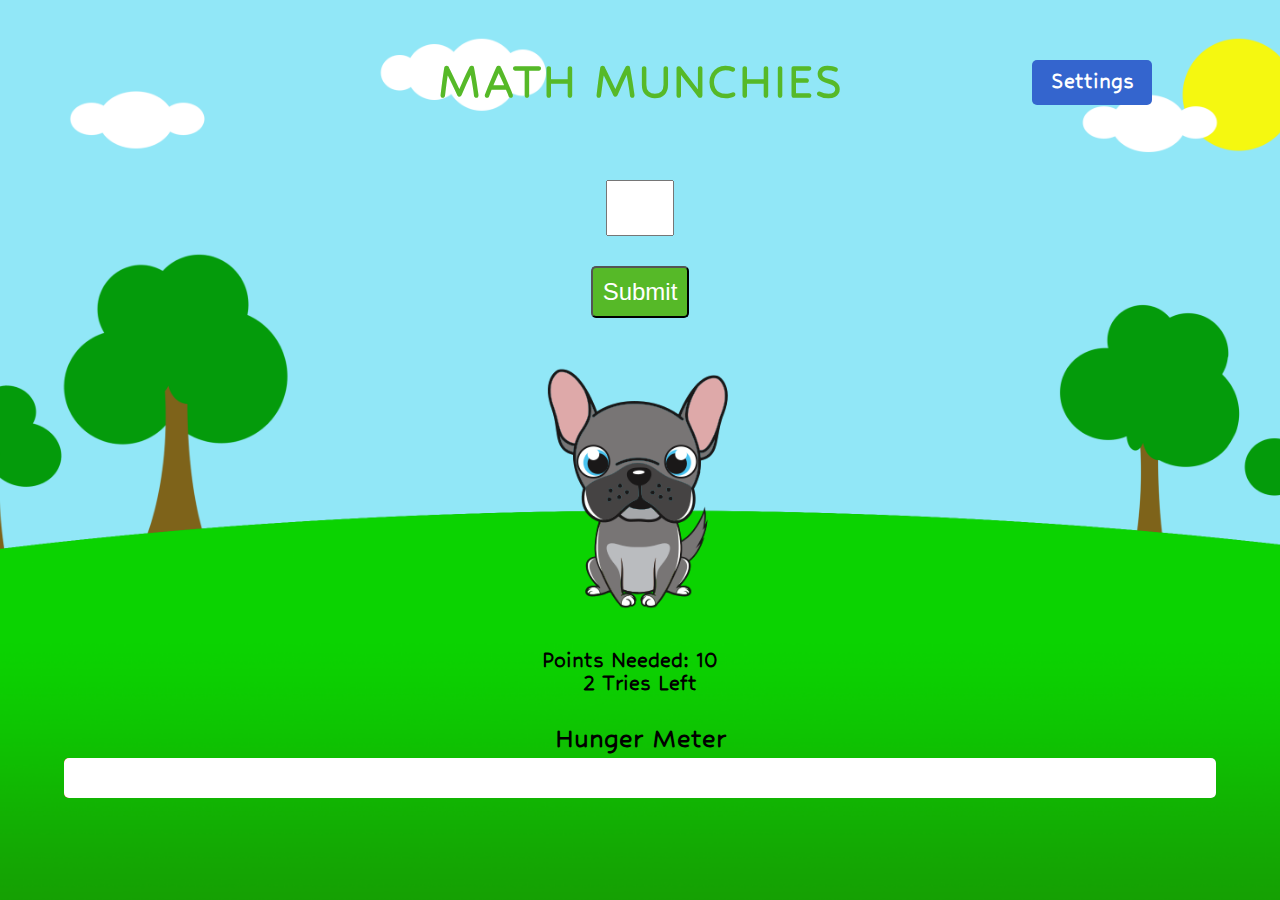
==== index.html @ f5dc519d "updated styles" ====
<!DOCTYPE html>
<html lang="en">
<head>
    <meta charset="UTF-8">
    <meta http-equiv="X-UA-Compatible" content="IE=edge">
    <meta name="viewport" content="width=device-width, initial-scale=1.0">
    <link rel="stylesheet" href="styles/mathGame.css">
    <link rel="preconnect" href="https://fonts.googleapis.com">
    <link rel="preconnect" href="https://fonts.gstatic.com" crossorigin>
    <link href="https://fonts.googleapis.com/css2?family=Hubballi&family=Inspiration&family=Patrick+Hand&display=swap" rel="stylesheet">
    <title>Math Munchies</title>
</head>
<body>
    <div class="settings-main-content-index">
        <h1>Welcome to Math Munchies</h1>
        <h2>Choose how you want to practice your math facts and help the hungry animal get some tasty treats!</h2>
        <div class="settings-boxes">
        <div class="radioContainer">
            <label for="operator"><h3>Problem Type</h3></label>
            <table>
                <tr>
                <td>
                <input class="radio" id="addButton" type="radio" name="operator-choice" value="addition" checked><label class="operator-image" for="addButton"> Addition </label></input><br>
                </td>
                </tr>
                <tr>
                <td>
                <input class="radio" id="subtractButton" type="radio" name="operator-choice" value="subtraction"><label class="operator-image" for="subtractButton"> Subtraction</label></input><br>
                </td> 
            </tr>
            <tr>  
                <td>
                <input class="radio" id="multiplyButton" type="radio" name="operator-choice" value="multiplication"><label class="operator-image" for="multiplyButton"> Multiplication </label></input><br>
                </td>
            </tr> 
            <tr>
                <td>
                <input class="radio" id="divideButton" type="radio" name="operator-choice" value="division"><label class="operator-image" for="divideButton"> Division </label> </input>
                </td>    
                </tr>
            </table>
        </div>
        <div class="timer-container">
                <h3 class="timer-head">Timer</h3>
                <input type="radio" id="no-timer" class="radio timer-seconds-btn" name="timerValue" value="0" checked><label class="timerLabel" for="no-timer">No Timer</label></input><br>
                <input type="radio" id="five-seconds-btn" class="timer-seconds-btn" name="timerValue" value="5"><label class="timerLabel" for="five-seconds-btn">5 seconds</label></input><br>
                <input type="radio" id="ten-seconds-btn" class="timer-seconds-btn" name="timerValue" value="10"><label class="timerLabel" for="ten-seconds-btn">10 seconds</label></input><br>
                <input type="radio" id="fifteen-seconds-btn" class="timer-seconds-btn" name="timerValue" value="15"><label class="timerLabel" for="fifteen-seconds-btn">15 seconds</label></input><br>
                <input type="radio" id="twenty-seconds-btn" class="timer-seconds-btn" name="timerValue" value="20"><label class="timerLabel" for="twenty-seconds-btn">20 seconds</label></input><br>
        </div>
        <div class="avatar-container">
            <h3>Choose Your Animal</h3>
            <img class="avatar-img" id="pugAvatar" alt="Pug" src="/images/pug-2.png" onclick="changeAvatarPug()">
            <img class="avatar-img" id="huskyAvatar" alt="Husky" src="/images/husky.png" onclick="changeAvatarHusky()">
            <img class="avatar-img" id="catAvatar" alt="Husky" src="/images/cat.png" onclick="changeAvatarCat()">
            <img class="avatar-img" id="pandaAvatar" alt="Husky" src="/images/panda.png" onclick="changeAvatarPanda()">
            <img class="avatar-img" id="monkeyAvatar" alt="Husky" src="/images/monkey.png" onclick="changeAvatarMonkey()">
            <img class="avatar-img" id="owlAvatar" alt="Husky" src="/images/owl.png" onclick="changeAvatarOwl()">
        </div>
        <!-- <div class="number-choice-container">
            <h3>Choose the numbers you want to practice</h3>
            <div class="numbers">
            <input type="checkbox" id="num1" name="num1" value="1" checked>
            <label for="num1">1</label><br>
            <input type="checkbox" id="num2" name="num2" value="2" checked>
            <label for="num2">2</label><br>
            <input type="checkbox" id="num3" name="num3" value="3" checked>
            <label for="num3">3</label><br>
            <input type="checkbox" id="num4" name="num4" value="4" checked>
            <label for="num4">4</label><br>
            <input type="checkbox" id="num5" name="num5" value="5" checked>
            <label for="num5">5</label><br>
            <input type="checkbox" id="num6" name="num6" value="6" checked>
            <label for="num6">6</label><br>
            <input type="checkbox" id="num7" name="num7" value="7" checked>
            <label for="num7">7</label><br>
            <input type="checkbox" id="num8" name="num8" value="8" checked>
            <label for="num8">8</label><br>
            <input type="checkbox" id="num9" name="num9" value="9" checked>
            <label for="num9">9</label><br>
            <input type="checkbox" id="num10" name="num10" value="10" checked>
            <label for="num10">10</label><br>
            <input type="checkbox" id="num11" name="num11" value="11" checked>
            <label for="num11">11</label><br>
            <input type="checkbox" id="num12" name="num12" value="12" checked>
            <label for="num12">12</label><br>
        </div>
        </div> -->
    </div>
        <div class="start-btn">
            <button type="button" id="start-btn" onclick="showMainUI()">Start Practicing Your Math Facts!</button>
            <!-- <button type="submit" id="start-btn" onclick="location.href='index.html', updateProblem()">Start Practicing Your Math Facts!</button> -->
            </div>
    </div>
    <div class="main-ui">
        <div class="headBox">
        <h1>MATH MUNCHIES</h1>
        <a id="settings-btn" onclick="showSettings()">Settings</a>
        <!-- <a id="settings-btn" href="settings.html">Settings</a> -->
    </div>
        <div class="problem-img-container">
        <div class="problem-container">
        <p class="problem"><span class="numberOne"></span><span class="numberTwo"></span></p>
        <form action="" class="our-form">
            <input type="number" class="our-field" autocomplete="off"><br>
            <button class="submit">Submit</button><br><br>
        </form>
        </div>
        <img id="avatar" src="images/pug-2.png" alt="Avatar">
        </div>
        <p id="timer"></p>
        <div class="points-tries">
            <p>Points Needed: <span class="points-needed">10</span><br>
            <span class="mistakes-allowed">2</span> Tries Left</p>
        </div>
        <div class="progress-bar">
            <h2>Hunger Meter</h2>
            <!-- <div class="progress-bar-statements">
            <p id="pugQuote"></p>
        </div> -->
        <div class="progress">
            <div class="boxes">
                <div class="box"></div>
            </div>
        <div class="progress-inner"></div>
        </div>
        </div>
        <div class="overlay">
            <div class="overlay-inner">
                <p class="end-message"></p>
                <button class="reset-button">Start Over</button>
            </div>
        </div>
        </div>
    <script src="scripts/mathGame.js"></script>
</body>
</html>
---- styles/mathGame.css ----
body {
    text-align: center;
    font-family: 'Hubballi', Arial, Helvetica, sans-serif;
    font-size: 20px;
    margin: 0;
    box-sizing: border-box;
    width: 100%;
    height: 100%;
    min-height: 100vh;
    /* padding-bottom: 200px; */
    color: black;
    font-weight: bold;
  background-image: url("/images/park-background.png");
  -webkit-background-size: cover;
    -moz-background-size: cover;
    -o-background-size: cover;
    background-size: cover;
    background-repeat: no-repeat;
    background-position: center;
}

.settings-main-content-index {
    display: none;
    width: 100%;
    height: 100%;
    min-height: 100vh;
    margin: 0;
    padding: 0;
    /* display: flex; */
    flex-direction: row;
    flex-wrap: wrap;
    justify-content: space-around;
    overflow: hidden;
    padding-right: 0px;
    background-image: url("/images/park-background.png");
    -webkit-background-size: cover;
      -moz-background-size: cover;
      -o-background-size: cover;
      background-size: cover;
      background-repeat: no-repeat;
      background-position: center;
      position: relative;
      transition: height .4s ease-out;
}

/* #settings-btn:focus > .settings-main-content-index {
    height: 800px;
    opacity: 1;
    transition: height .4s ease-in;
    position: relative;
    z-index: 1000;
}

#start-btn:focus > .settings-main-content-index {
    height: 0;
} */
/* .main-ui {
    margin: 0;
    display: grid;
    grid-template-areas: "h h h h h h"
                         "i i i i i i"
                         "o p p p p c"
                         "b b b b b b"; 
}*/
.main-ui {
    width: 100%;
    height: 100%;
}
#settings-btn {
    position: absolute;
    cursor: pointer;
    top: 60px;
    right: 10%;
    width: 100px;
    height: 25px;
    color: white;
    text-decoration: none;
    background-color:rgb(52, 101, 206);
    padding: 10px;
    border-radius: 5px;
    font-size: 1.5rem;
}
.headBox {
    height: 100px;
    padding: 20px;
    padding-bottom: 0px;
    position: relative;
    /* background-color: rgba(224, 224, 26, 0.5); */
}
.problem-img-container {
    display: flex;
    width: 100%;
    flex-direction: column;
    justify-content: center;
    align-items: center;
    /* background-color: rgba(74, 116, 206); */

}
#avatar {
    width: auto;
    height: 250px;
    margin-right: auto;
    margin-left: auto;
}
/* .headBox {
    grid-area: n;
    height: 75px;
    width: 100%;
} */
h1 {
    font-size: 55px;
    margin: 20px;
    padding-top: 15px;
    padding-bottom: 15px;
    font-weight: normal;
    color:rgb(86, 185, 40);
    font-weight: bolder;
}

.problem-container {
    text-align: center;
}

.problem {
    visibility: hidden;
    font-size: 48px;
    padding: 20px;
    margin: 10px;
    background-image: url("../images/bone-white.png");
    background-size: 100% 100%;
    background-repeat: no-repeat;
    background-position: center;
}

/* .problem input {
    padding: 10px;
} */

.problem-container button {
    width: auto;
    height: auto;
    color: white;
    text-decoration: none;
    background-color:rgb(86, 185, 40);
    padding: 10px;
    margin: 30px;
    border-radius: 5px;
    font-size: 1.5rem;
}
/* .radio {
    width: 20px;
    height: 20px;
}gi

.radio img {
    width: 20px;
    height: 20px;
} */

.our-field {
    width: 60px;
    height: 50px;
    font-size: 36px;
    text-align: center;
}

.points-tries {
    font-size: 24px;
}
.points-needed {
    margin-right: 20px;
}
#timer {
 height: auto;
 width: auto;
 color: black;
 font-weight: bold;
 font-size: 2rem;
 color: rgb(204, 7, 7);
}

.radioContainerIndex {
    /* border: 5px solid rgb(86, 185, 40); */
    /* background-color: rgb(52, 101, 206); */
    background-color: rgba(255, 255, 255, .5);
    border-radius: 5px;
    padding: 10px 10px;
    margin: 10px;
    position: absolute;
    top: 400px;
    left: 10px;
    text-align: left;
}
.timer-container {
    text-align: left;
}

.timer-container input {
    width: 50px;
}
.stop-timer {
    display: none;
}

button {
    margin-top: 5%;
    opacity: 1;
    margin-right: auto;
    margin-left: auto;
}

span.points-needed, span.mistakes-allowed {
    font-weight: bold;
}

.sec {
    font-weight: normal;
    font-size: 24px;
}

span.radio {
    font-size: 24px;
    color: black;
    font-weight: normal;
}

.radioContainer {
    text-align: left;
    font-size: 2rem;
}

input[type="radio"] {
    width: 20px;
    height: 20px;
}
/* input[type="radio"] {
    visibility:hidden;
} */

table {
    /* border-collapse: collapse;
    border-style: hidden; */
    /* outline-offset: -2px; */
    margin-right: auto;
    margin-left: auto;
    margin-bottom: 20px;  
  }
  table td {
    outline: 2px solid black;
    padding: 10px;
  }
#operator-image {
    margin-right: auto;
    margin-left: auto;
}
button {
    font-size: 24px;
}

.boxes {
    display: flex;
    width: 100%;
}
.progress-bar {
    padding-bottom: 10px;
    height: auto;
    /* background-color: rgb(158, 124, 79); */
}
.progress-bar h2 {
    padding: 5px;
    margin: 0;
}
.progress {
    width: 90%;
    background-image: linear-gradient(to right, red,yellow, green);
    /* transform: scaleX(0);
    transform-origin: center left;
    transition: width 1s linear; */
    border-radius: 5px;
    position: relative;
    margin-right: auto;
    margin-left: auto;
}

.progress-inner {
    position: absolute;
    top: 0;
    bottom: 0;
    width: 100%;
    /* background-image: linear-gradient(to right, red,yellow, green); */
    background-color:white;
    border-radius: 5px;
    transform: scaleX(1);
    transform-origin: right;
    transition: transform .4s ease-out;
    /* background-color: white; */
    /* background-image: linear-gradient(to right, red,yellow, green); */
    /* opacity: .5; */
    
}
.box {
    height: 40px;
    width: 100%;
    /* border-right: 1px solid #c7c7c7; */
    /* flex: 1; */
}

.overlay {
    position: fixed;
    /* height: 100%;
    width: 100%; */
    top: 0;
    bottom: 0;
    left: 0;
    right: 0;
    background-color: rgba(255, 255, 255, .82);
    color: black;
    display: flex;
    justify-content: center;
    align-items: center;
    opacity:0;
    visibility: hidden;
    transition: all .33s ease-out;
    transform: scale(1.2);
}

body.overlay-is-open .overlay {
    opacity: 1;
    visibility: visible;
    transform: scale(1);
}

/* body.overlay-is-open .main-ui {
    filter: blur(4px);
} */

@keyframes showError {
    50% {
        color: red;
        transform: scale(1.2);
    }

    100% {
        color: black;
        transform: scale(1);
    }
}
.animate-wrong {
    animation: .33s showError;
}
@media screen and (max-width: 1000px) {
    #settings-btn {
        top: 10px;
        right: 5px;
        font-size: 1.25rem;
        width: auto;
        height: auto;
    }

    .headBox h1 {
        font-size: 45px;
        margin: 20px;
        padding-top: 25px;
        padding-bottom: 5px;
        font-weight: normal;
        color:rgb(86, 185, 40);
        font-weight: bolder;
    }
    /* #pug {
        padding-top: 100px;
    } */
}

@media screen and (max-width: 700px) {
    body {
        height: 100%;
    }
    .main-ui {
        height: 100%;
    }
    #avatar {
        width: auto;
        height: 150px;
    }
    /* #pug {
        padding-top: 30px;
    } */
    /* .overlay {
        height: 100vh;
    } */
    .problem {
        margin: 10px;
    }
 
    .headBox {
        height: auto;
        margin-bottom: 0px;
    }
    .problem-container button {
        margin: 0px;
        margin-top: 10px;
    }

    .headBox h1 {
        font-size: 45px;
        margin: 15px;
        padding-top: 15px;
        padding-bottom: 5px;
        font-weight: normal;
        color:rgb(86, 185, 40);
        font-weight: bolder;
    }

    .headBox {
        margin: 10px;
    }
}

/*Settings Page Styles*/
.settings-main-content {
    width: 100%;
    height: 100%;
    min-height: 100vh;
    margin: 0;
    padding: 0;
    background-image: url("/images/park-background.png");
    background-position: center;
    background-repeat: no-repeat;
    background-size: cover;
    /* background-color: rgb(224, 224, 134); */
    /* background-color: rgb(74, 116, 206);
    background:linear-gradient(0deg, rgba(16, 114, 206, 0.3), rgba(16, 114, 206, 0.3)), url("/images/bone-background.jpg"); */
}
.settings-boxes {
    width: 100%;
    padding: 20px 0px;
    display: flex;
    flex-direction: row;
    flex-wrap: wrap;
    justify-content: space-around;
}
.settings-main-content h1 {
    width: 100%;
    /* background-color: rgb(74, 116, 206);
    background-color: rgb(224, 224, 134); */
    color:rgb(86, 185, 40);
    font-weight: bolder;
    padding: 10px;
}

.settings-main-content h2 {
    width: 100%;
    margin: 0;
    padding: 10px;
    /* background-color: rgb(74, 116, 206); */
}

.settings-main-content h3 {
    text-align: center;
    font-size: 2rem;
    margin: 1rem;
}
.radioContainer {
    /* border: 5px solid rgb(86, 185, 40); */
    /* background-color: rgb(52, 101, 206); */
    background-color: rgba(255, 255, 255, .5);
    border-radius: 5px;
    padding: 10px 50px;
    margin: 10px;
}
.radioContainer h3 {
    text-align: center;
    font-size: 2.5rem;
}

.radioContainer input {
    opacity: 1;
}

table {
    background-color: rgb(86, 185, 40);
    background-color: rgb(85, 125, 212);
    background-color: rgb(52, 101, 206);
    color: white;
    font-size: 1.5rem;;
}

td:focus {
    background-color: gray;
}
.timer-container {
    display: block;
    /* border: 5px solid rgb(86, 185, 40); */
    background-color: rgb(52, 101, 206);
    background-color: rgba(255, 255, 255, .5);
    border-radius: 10px;
    border-radius: 5px;;
    padding: 10px 50px;
    margin: 10px;
    font-size: 1.75rem;
}
.timer-seconds-btn {
    padding: 30px;
}

.timer-head {
    text-align: center;
    font-size: 2.5rem;
    margin: 1rem;
}
.timer-container button {
    width: 150px;
    height: auto;
    background-color: rgb(86, 185, 40);
    background-color: rgb(52, 101, 206);
    color: white;
}

.timer-container button:focus {
    background-color: rgb(3, 40, 119);
}
.avatar-container {
    display: block;
    /* border: 5px solid rgb(86, 185, 40); */
    background-color: rgb(52, 101, 206);
    background-color: rgba(255, 255, 255, .5);
    border-radius: 10px;
    border-radius: 5px;;
    padding: 10px 50px;
    margin: 10px;
    font-size: 1.75rem;
}
.avatar-container h3 {
    font-size: 2.5rem;
}
.avatar-img {
    width: auto;
    height: 150px;
    margin: 0px 10px;
    cursor: pointer;
}
/* .avatar-img:active {
    background-color: rgb(52, 101, 206);
} */
.number-choice-container {
    text-align: left;
    /* border: 5px solid rgb(86, 185, 40); */
    background-color: rgb(52, 101, 206);
    background-color: rgba(255, 255, 255, .5);
    border-radius: 10px;
    border-radius: 5px;;
    padding: 10px 50px;
    margin: 10px;
}
.number-choice-container input {
    width: 30px;
    height: 30px;
    opacity: 1;
    background-color: rgb(52, 101, 206);
}
.numbers {
    columns: 2;
    font-size: 2.75rem;
}

.start-btn {
    width: 100%;
    height: 100px;
    padding: 30px;
    font-size: 1.5rem;
}
#start-btn {
    width: auto;
    color: white;
    text-decoration: none;
    background-color:rgb(52, 101, 206);
    padding: 20px;
    border-radius: 5px;
    margin: 0;
    cursor: pointer;
}

@media screen and (max-width: 800px) {
    .start-btn {
        width: 100%;
        height: auto;
        padding: 10px;
        margin: 10px;
        font-size: 1.25rem;
    }
}
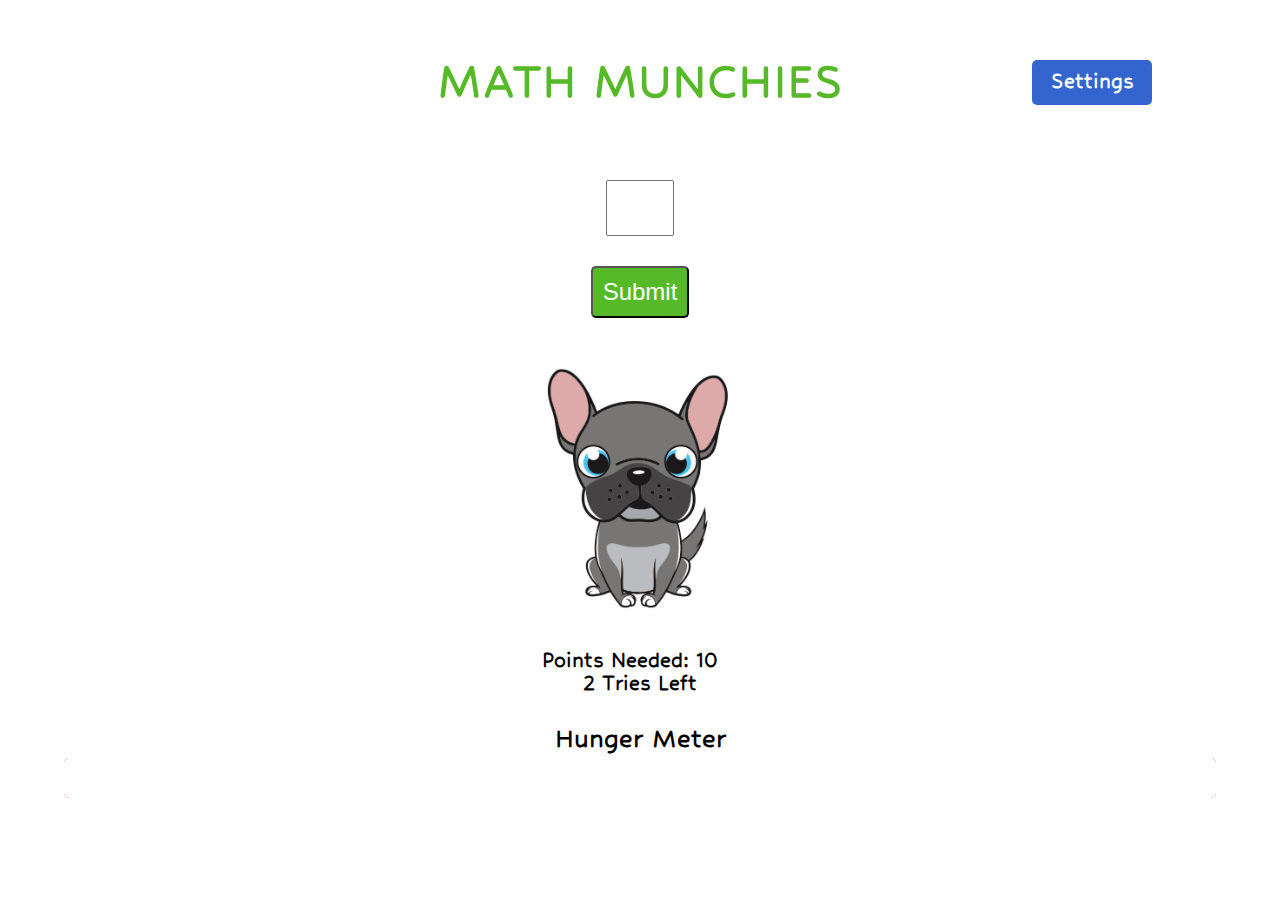
==== commit 000e82da: "Update index.html" ====
--- a/index.html
+++ b/index.html
@@ -50,12 +50,12 @@
         </div>
         <div class="avatar-container">
             <h3>Choose Your Animal</h3>
-            <img class="avatar-img" id="pugAvatar" alt="Pug" src="/images/pug-2.png" onclick="changeAvatarPug()">
-            <img class="avatar-img" id="huskyAvatar" alt="Husky" src="/images/husky.png" onclick="changeAvatarHusky()">
-            <img class="avatar-img" id="catAvatar" alt="Husky" src="/images/cat.png" onclick="changeAvatarCat()">
-            <img class="avatar-img" id="pandaAvatar" alt="Husky" src="/images/panda.png" onclick="changeAvatarPanda()">
-            <img class="avatar-img" id="monkeyAvatar" alt="Husky" src="/images/monkey.png" onclick="changeAvatarMonkey()">
-            <img class="avatar-img" id="owlAvatar" alt="Husky" src="/images/owl.png" onclick="changeAvatarOwl()">
+            <img class="avatar-img" id="pugAvatar" alt="Pug" src="images/pug-2.png" onclick="changeAvatarPug()">
+            <img class="avatar-img" id="huskyAvatar" alt="Husky" src="images/husky.png" onclick="changeAvatarHusky()">
+            <img class="avatar-img" id="catAvatar" alt="Cat" src="images/cat.png" onclick="changeAvatarCat()">
+            <img class="avatar-img" id="pandaAvatar" alt="Panda" src="images/panda.png" onclick="changeAvatarPanda()">
+            <img class="avatar-img" id="monkeyAvatar" alt="Monkey" src="images/monkey.png" onclick="changeAvatarMonkey()">
+            <img class="avatar-img" id="owlAvatar" alt="Owl" src="images/owl.png" onclick="changeAvatarOwl()">
         </div>
         <!-- <div class="number-choice-container">
             <h3>Choose the numbers you want to practice</h3>
@@ -129,6 +129,7 @@
             <div class="overlay-inner">
                 <p class="end-message"></p>
                 <button class="reset-button">Start Over</button>
+                <button class="stop-button">Stop Game</button>
             </div>
         </div>
         </div>
--- a/styles/mathGame.css
+++ b/styles/mathGame.css
@@ -10,7 +10,7 @@
     /* padding-bottom: 200px; */
     color: black;
     font-weight: bold;
-  background-image: url("/images/park-background.png");
+  background-image: url("./images/park-background.png");
   -webkit-background-size: cover;
     -moz-background-size: cover;
     -o-background-size: cover;
@@ -32,7 +32,7 @@
     justify-content: space-around;
     overflow: hidden;
     padding-right: 0px;
-    background-image: url("/images/park-background.png");
+    background-image: url("./images/park-background.png");
     -webkit-background-size: cover;
       -moz-background-size: cover;
       -o-background-size: cover;
@@ -126,7 +126,7 @@
     font-size: 48px;
     padding: 20px;
     margin: 10px;
-    background-image: url("../images/bone-white.png");
+    background-image: url("./images/bone-white.png");
     background-size: 100% 100%;
     background-repeat: no-repeat;
     background-position: center;
@@ -423,13 +423,13 @@
     min-height: 100vh;
     margin: 0;
     padding: 0;
-    background-image: url("/images/park-background.png");
+    background-image: url("./images/park-background.png");
     background-position: center;
     background-repeat: no-repeat;
     background-size: cover;
     /* background-color: rgb(224, 224, 134); */
     /* background-color: rgb(74, 116, 206);
-    background:linear-gradient(0deg, rgba(16, 114, 206, 0.3), rgba(16, 114, 206, 0.3)), url("/images/bone-background.jpg"); */
+    background:linear-gradient(0deg, rgba(16, 114, 206, 0.3), rgba(16, 114, 206, 0.3)), url("./images/bone-background.jpg"); */
 }
 .settings-boxes {
     width: 100%;
@@ -494,19 +494,16 @@
     background-color: rgb(52, 101, 206);
     background-color: rgba(255, 255, 255, .5);
     border-radius: 10px;
-    border-radius: 5px;;
+    border-radius: 5px;
     padding: 10px 50px;
     margin: 10px;
     font-size: 1.75rem;
 }
-.timer-seconds-btn {
-    padding: 30px;
-}
 
 .timer-head {
     text-align: center;
     font-size: 2.5rem;
-    margin: 1rem;
+    margin: 2.5rem;
 }
 .timer-container button {
     width: 150px;
@@ -525,7 +522,7 @@
     background-color: rgb(52, 101, 206);
     background-color: rgba(255, 255, 255, .5);
     border-radius: 10px;
-    border-radius: 5px;;
+    border-radius: 5px;
     padding: 10px 50px;
     margin: 10px;
     font-size: 1.75rem;
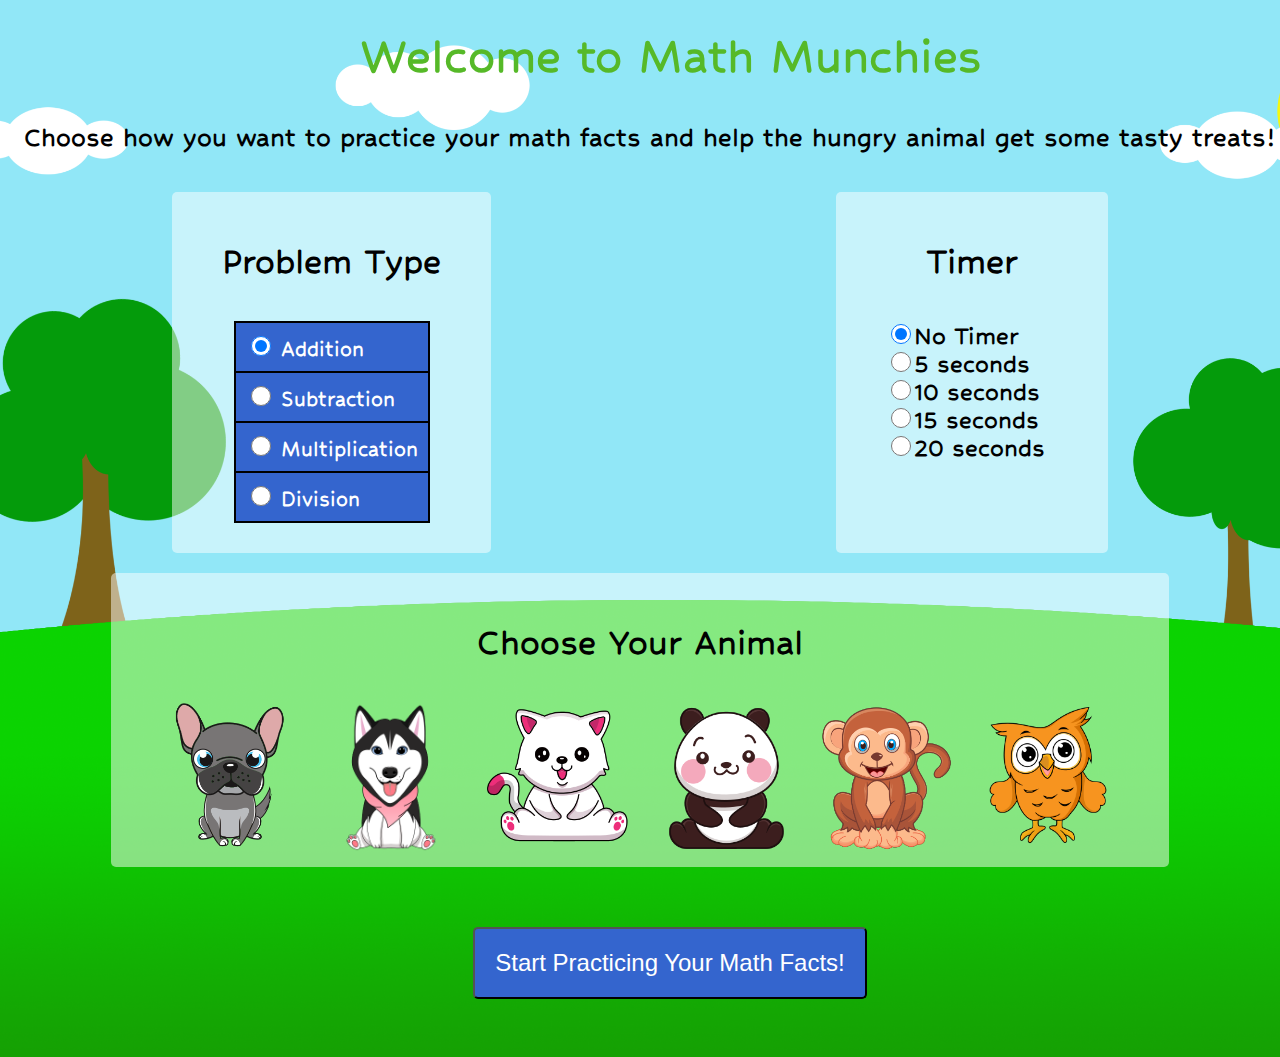
==== commit 18fbd491: "changed default start page" ====
--- a/index.html
+++ b/index.html
@@ -50,12 +50,12 @@
         </div>
         <div class="avatar-container">
             <h3>Choose Your Animal</h3>
-            <img class="avatar-img" id="pugAvatar" alt="Pug" src="images/pug-2.png" onclick="changeAvatarPug()">
-            <img class="avatar-img" id="huskyAvatar" alt="Husky" src="images/husky.png" onclick="changeAvatarHusky()">
-            <img class="avatar-img" id="catAvatar" alt="Cat" src="images/cat.png" onclick="changeAvatarCat()">
-            <img class="avatar-img" id="pandaAvatar" alt="Panda" src="images/panda.png" onclick="changeAvatarPanda()">
-            <img class="avatar-img" id="monkeyAvatar" alt="Monkey" src="images/monkey.png" onclick="changeAvatarMonkey()">
-            <img class="avatar-img" id="owlAvatar" alt="Owl" src="images/owl.png" onclick="changeAvatarOwl()">
+            <img class="avatar-img" id="pugAvatar" alt="Pug" src="/images/pug-2.png" onclick="changeAvatarPug()">
+            <img class="avatar-img" id="huskyAvatar" alt="Husky" src="/images/husky.png" onclick="changeAvatarHusky()">
+            <img class="avatar-img" id="catAvatar" alt="Cat" src="/images/cat.png" onclick="changeAvatarCat()">
+            <img class="avatar-img" id="pandaAvatar" alt="Panda" src="/images/panda.png" onclick="changeAvatarPanda()">
+            <img class="avatar-img" id="monkeyAvatar" alt="Monkey" src="/images/monkey.png" onclick="changeAvatarMonkey()">
+            <img class="avatar-img" id="owlAvatar" alt="Owl" src="/images/owl.png" onclick="changeAvatarOwl()">
         </div>
         <!-- <div class="number-choice-container">
             <h3>Choose the numbers you want to practice</h3>
@@ -89,14 +89,12 @@
     </div>
         <div class="start-btn">
             <button type="button" id="start-btn" onclick="showMainUI()">Start Practicing Your Math Facts!</button>
-            <!-- <button type="submit" id="start-btn" onclick="location.href='index.html', updateProblem()">Start Practicing Your Math Facts!</button> -->
             </div>
     </div>
     <div class="main-ui">
         <div class="headBox">
         <h1>MATH MUNCHIES</h1>
         <a id="settings-btn" onclick="showSettings()">Settings</a>
-        <!-- <a id="settings-btn" href="settings.html">Settings</a> -->
     </div>
         <div class="problem-img-container">
         <div class="problem-container">
--- a/styles/mathGame.css
+++ b/styles/mathGame.css
@@ -10,7 +10,7 @@
     /* padding-bottom: 200px; */
     color: black;
     font-weight: bold;
-  background-image: url("./images/park-background.png");
+  background-image: url("/images/parkBackground.png");
   -webkit-background-size: cover;
     -moz-background-size: cover;
     -o-background-size: cover;
@@ -20,7 +20,7 @@
 }
 
 .settings-main-content-index {
-    display: none;
+    /* display: none; */
     width: 100%;
     height: 100%;
     min-height: 100vh;
@@ -32,7 +32,7 @@
     justify-content: space-around;
     overflow: hidden;
     padding-right: 0px;
-    background-image: url("./images/park-background.png");
+    background-image: url("/images/parkBackground.png");
     -webkit-background-size: cover;
       -moz-background-size: cover;
       -o-background-size: cover;
@@ -63,9 +63,11 @@
                          "b b b b b b"; 
 }*/
 .main-ui {
+    display: none;
     width: 100%;
     height: 100%;
 }
+
 #settings-btn {
     position: absolute;
     cursor: pointer;
@@ -126,7 +128,7 @@
     font-size: 48px;
     padding: 20px;
     margin: 10px;
-    background-image: url("./images/bone-white.png");
+    background-image: url("/images/boneWhite.png");
     background-size: 100% 100%;
     background-repeat: no-repeat;
     background-position: center;
@@ -170,13 +172,13 @@
 .points-needed {
     margin-right: 20px;
 }
+
 #timer {
  height: auto;
  width: auto;
  color: black;
  font-weight: bold;
  font-size: 2rem;
- color: rgb(204, 7, 7);
 }
 
 .radioContainerIndex {
@@ -301,14 +303,10 @@
 .box {
     height: 40px;
     width: 100%;
-    /* border-right: 1px solid #c7c7c7; */
-    /* flex: 1; */
 }
 
 .overlay {
     position: fixed;
-    /* height: 100%;
-    width: 100%; */
     top: 0;
     bottom: 0;
     left: 0;
@@ -324,6 +322,10 @@
     transform: scale(1.2);
 }
 
+.end-message {
+    font-size: 2rem;
+}
+
 body.overlay-is-open .overlay {
     opacity: 1;
     visibility: visible;
@@ -423,13 +425,13 @@
     min-height: 100vh;
     margin: 0;
     padding: 0;
-    background-image: url("./images/park-background.png");
+    background-image: url("images/park-background.png");
     background-position: center;
     background-repeat: no-repeat;
     background-size: cover;
     /* background-color: rgb(224, 224, 134); */
     /* background-color: rgb(74, 116, 206);
-    background:linear-gradient(0deg, rgba(16, 114, 206, 0.3), rgba(16, 114, 206, 0.3)), url("./images/bone-background.jpg"); */
+    background:linear-gradient(0deg, rgba(16, 114, 206, 0.3), rgba(16, 114, 206, 0.3)), url("/images/bone-background.jpg"); */
 }
 .settings-boxes {
     width: 100%;
@@ -439,7 +441,7 @@
     flex-wrap: wrap;
     justify-content: space-around;
 }
-.settings-main-content h1 {
+.settings-main-content-index h1 {
     width: 100%;
     /* background-color: rgb(74, 116, 206);
     background-color: rgb(224, 224, 134); */
@@ -448,7 +450,7 @@
     padding: 10px;
 }
 
-.settings-main-content h2 {
+.settings-main-content-index h2 {
     width: 100%;
     margin: 0;
     padding: 10px;
@@ -529,12 +531,16 @@
 }
 .avatar-container h3 {
     font-size: 2.5rem;
+    width: 100%;
 }
 .avatar-img {
     width: auto;
     height: 150px;
     margin: 0px 10px;
     cursor: pointer;
+}
+#huskyAvatar {
+    padding: 0px 20px;
 }
 /* .avatar-img:active {
     background-color: rgb(52, 101, 206);
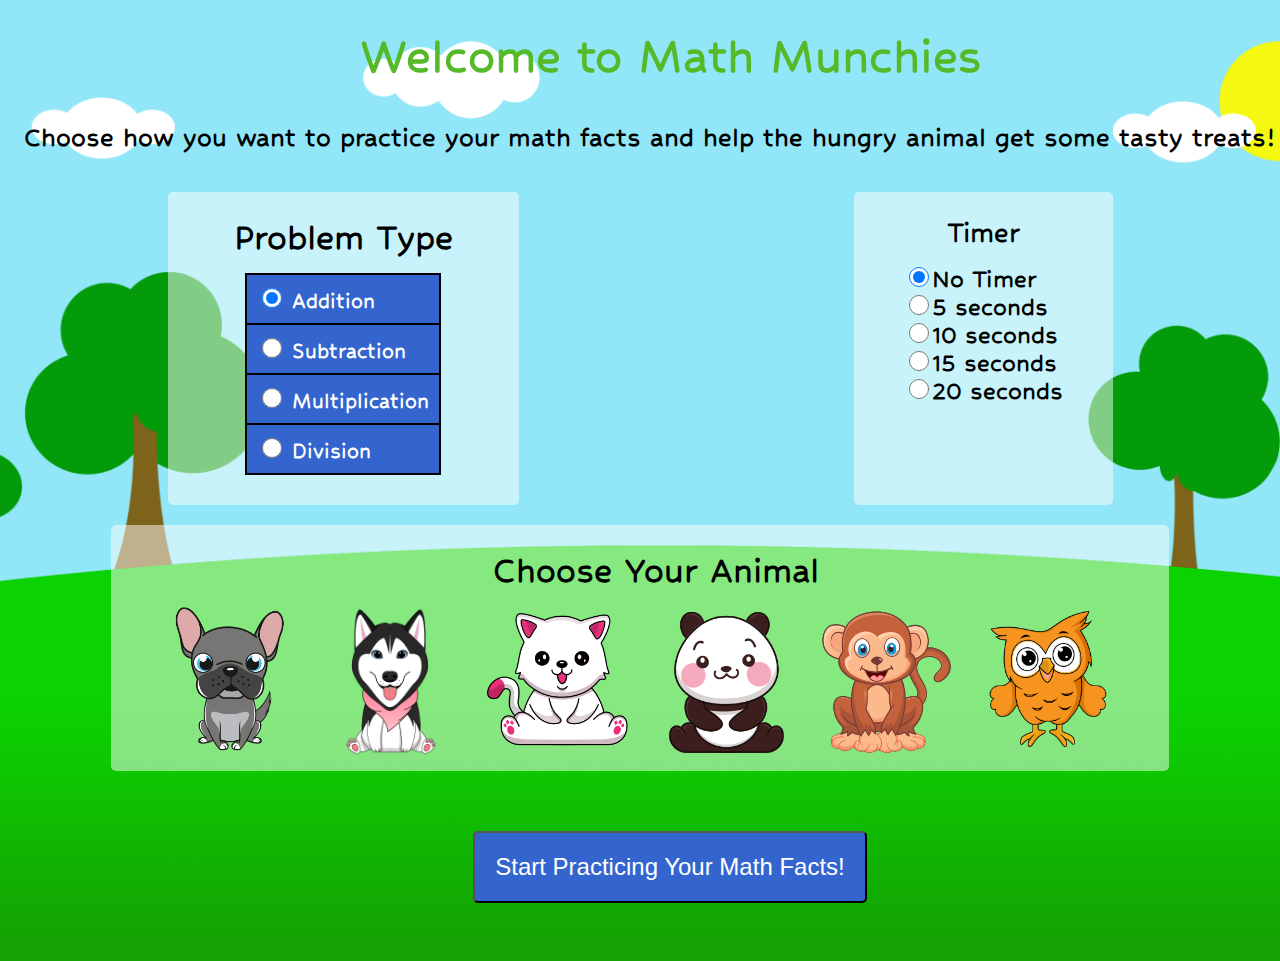
==== commit 414d4fe4: "updated to match main" ====
--- a/index.html
+++ b/index.html
@@ -50,12 +50,12 @@
         </div>
         <div class="avatar-container">
             <h3>Choose Your Animal</h3>
-            <img class="avatar-img" id="pugAvatar" alt="Pug" src="/images/pug-2.png" onclick="changeAvatarPug()">
-            <img class="avatar-img" id="huskyAvatar" alt="Husky" src="/images/husky.png" onclick="changeAvatarHusky()">
-            <img class="avatar-img" id="catAvatar" alt="Cat" src="/images/cat.png" onclick="changeAvatarCat()">
-            <img class="avatar-img" id="pandaAvatar" alt="Panda" src="/images/panda.png" onclick="changeAvatarPanda()">
-            <img class="avatar-img" id="monkeyAvatar" alt="Monkey" src="/images/monkey.png" onclick="changeAvatarMonkey()">
-            <img class="avatar-img" id="owlAvatar" alt="Owl" src="/images/owl.png" onclick="changeAvatarOwl()">
+            <img class="avatar-img" id="pugAvatar" alt="Pug" src="images/pug-2.png" onclick="changeAvatarPug()">
+            <img class="avatar-img" id="huskyAvatar" alt="Husky" src="images/husky.png" onclick="changeAvatarHusky()">
+            <img class="avatar-img" id="catAvatar" alt="Cat" src="images/cat.png" onclick="changeAvatarCat()">
+            <img class="avatar-img" id="pandaAvatar" alt="Panda" src="images/panda.png" onclick="changeAvatarPanda()">
+            <img class="avatar-img" id="monkeyAvatar" alt="Monkey" src="images/monkey.png" onclick="changeAvatarMonkey()">
+            <img class="avatar-img" id="owlAvatar" alt="Owl" src="images/owl.png" onclick="changeAvatarOwl()">
         </div>
         <!-- <div class="number-choice-container">
             <h3>Choose the numbers you want to practice</h3>
--- a/styles/mathGame.css
+++ b/styles/mathGame.css
@@ -10,7 +10,7 @@
     /* padding-bottom: 200px; */
     color: black;
     font-weight: bold;
-  background-image: url("/images/parkBackground.png");
+  background-image: url("https://nicolesoeng.github.io/Math-Munchies/images/parkBackground.png");
   -webkit-background-size: cover;
     -moz-background-size: cover;
     -o-background-size: cover;
@@ -32,7 +32,7 @@
     justify-content: space-around;
     overflow: hidden;
     padding-right: 0px;
-    background-image: url("/images/parkBackground.png");
+    background-image: url("https://nicolesoeng.github.io/Math-Munchies/images/parkBackground.png");
     -webkit-background-size: cover;
       -moz-background-size: cover;
       -o-background-size: cover;
@@ -128,7 +128,7 @@
     font-size: 48px;
     padding: 20px;
     margin: 10px;
-    background-image: url("/images/boneWhite.png");
+    background-image: url("https://nicolesoeng.github.io/Math-Munchies/images/boneWhite.png");
     background-size: 100% 100%;
     background-repeat: no-repeat;
     background-position: center;
@@ -425,13 +425,13 @@
     min-height: 100vh;
     margin: 0;
     padding: 0;
-    background-image: url("images/park-background.png");
+    background-image: url("images/parkBackground.png");
     background-position: center;
     background-repeat: no-repeat;
     background-size: cover;
     /* background-color: rgb(224, 224, 134); */
     /* background-color: rgb(74, 116, 206);
-    background:linear-gradient(0deg, rgba(16, 114, 206, 0.3), rgba(16, 114, 206, 0.3)), url("/images/bone-background.jpg"); */
+    background:linear-gradient(0deg, rgba(16, 114, 206, 0.3), rgba(16, 114, 206, 0.3)), url("./images/bone-background.jpg"); */
 }
 .settings-boxes {
     width: 100%;
@@ -457,7 +457,7 @@
     /* background-color: rgb(74, 116, 206); */
 }
 
-.settings-main-content h3 {
+.settings-main-content-index h3 {
     text-align: center;
     font-size: 2rem;
     margin: 1rem;
@@ -542,9 +542,6 @@
 #huskyAvatar {
     padding: 0px 20px;
 }
-/* .avatar-img:active {
-    background-color: rgb(52, 101, 206);
-} */
 .number-choice-container {
     text-align: left;
     /* border: 5px solid rgb(86, 185, 40); */
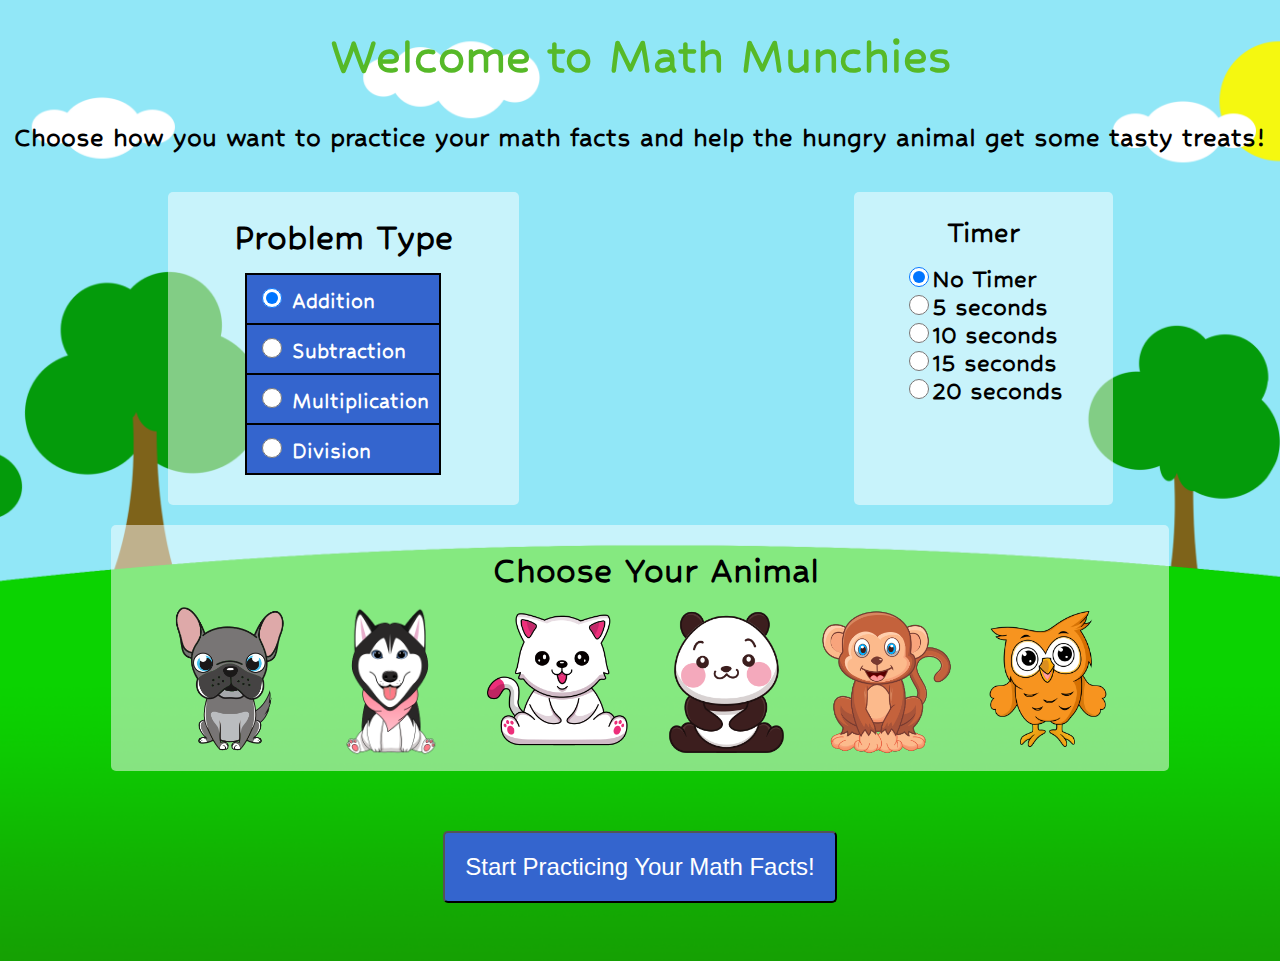
==== commit 8c197f04: "updates" ====
--- a/index.html
+++ b/index.html
@@ -56,6 +56,10 @@
             <img class="avatar-img" id="pandaAvatar" alt="Panda" src="images/panda.png" onclick="changeAvatarPanda()">
             <img class="avatar-img" id="monkeyAvatar" alt="Monkey" src="images/monkey.png" onclick="changeAvatarMonkey()">
             <img class="avatar-img" id="owlAvatar" alt="Owl" src="images/owl.png" onclick="changeAvatarOwl()">
+            <!-- <img class="avatar-img" id="otterAvatar" alt="Otter" src="images/otter.png" onclick="changeAvatarOtter()">
+            <img class="avatar-img" id="sealAvatar" alt="Seal" src="images/seal.png" onclick="changeAvatarSeal()">
+            <img class="avatar-img" id="bearAvatar" alt="Bear" src="images/bear.png" onclick="changeAvatarBear()">
+            <img class="avatar-img" id="unicornAvatar" alt="Unicorn" src="images/unicorn.png" onclick="changeAvatarUnicorn()"> -->
         </div>
         <!-- <div class="number-choice-container">
             <h3>Choose the numbers you want to practice</h3>
@@ -96,7 +100,10 @@
         <h1>MATH MUNCHIES</h1>
         <a id="settings-btn" onclick="showSettings()">Settings</a>
     </div>
+    <div class="mainContent">
         <div class="problem-img-container">
+            <img id="wrongSymbol" src="images/redX.png" width="200px" height="200px">
+            <img id="correctSymbol" src="images/green-checkmark.png" width="200px" height="200px">
         <div class="problem-container">
         <p class="problem"><span class="numberOne"></span><span class="numberTwo"></span></p>
         <form action="" class="our-form">
@@ -104,6 +111,10 @@
             <button class="submit">Submit</button><br><br>
         </form>
         </div>
+        <audio id="successSound" src="media/shorterSuccessSound.mp3"></audio>
+        <audio id="wrongSound" src="media/negative_beeps.mp3"></audio>
+        <audio id="winSound" src="media/winSound.mp3"></audio>
+        <audio id="failSound" src="media/failSound.mp3"></audio>
         <img id="avatar" src="images/pug-2.png" alt="Avatar">
         </div>
         <p id="timer"></p>
@@ -123,6 +134,7 @@
         <div class="progress-inner"></div>
         </div>
         </div>
+        </div>
         <div class="overlay">
             <div class="overlay-inner">
                 <p class="end-message"></p>
--- a/styles/mathGame.css
+++ b/styles/mathGame.css
@@ -26,7 +26,7 @@
     min-height: 100vh;
     margin: 0;
     padding: 0;
-    /* display: flex; */
+    display: flex;
     flex-direction: row;
     flex-wrap: wrap;
     justify-content: space-around;
@@ -89,7 +89,20 @@
     position: relative;
     /* background-color: rgba(224, 224, 26, 0.5); */
 }
+
+#wrong-answer-notification {
+    display: none;
+    position: absolute;
+    top: 0;
+    right: 300;
+    background-color: rgb(185, 12, 0);
+    padding: 20px;
+    border-radius: 5px;
+    font-size: 1.5rem;
+}
+
 .problem-img-container {
+    position: relative;
     display: flex;
     width: 100%;
     flex-direction: column;
@@ -109,6 +122,7 @@
     height: 75px;
     width: 100%;
 } */
+
 h1 {
     font-size: 55px;
     margin: 20px;
@@ -118,7 +132,10 @@
     color:rgb(86, 185, 40);
     font-weight: bolder;
 }
-
+/* .mainContent {
+    display: flex;
+    flex-direction: row;
+} */
 .problem-container {
     text-align: center;
 }
@@ -126,7 +143,7 @@
 .problem {
     visibility: hidden;
     font-size: 48px;
-    padding: 20px;
+    padding: 20px 50px;
     margin: 10px;
     background-image: url("https://nicolesoeng.github.io/Math-Munchies/images/boneWhite.png");
     background-size: 100% 100%;
@@ -160,7 +177,7 @@
 } */
 
 .our-field {
-    width: 60px;
+    width: 70px;
     height: 50px;
     font-size: 36px;
     text-align: center;
@@ -339,7 +356,8 @@
 @keyframes showError {
     50% {
         color: red;
-        transform: scale(1.2);
+        font-weight: bold;
+        transform: scale(1.4);
     }
 
     100% {
@@ -349,6 +367,22 @@
 }
 .animate-wrong {
     animation: .33s showError;
+    border: 3px solid red;
+    border-radius: 50%;
+}
+
+#wrongSymbol {
+    display: none;
+    position: absolute;
+    top: 0;
+    left: 300;
+}
+
+#correctSymbol {
+    display: none;
+    position: absolute;
+    top: 0;
+    left: 300;
 }
 @media screen and (max-width: 1000px) {
     #settings-btn {
